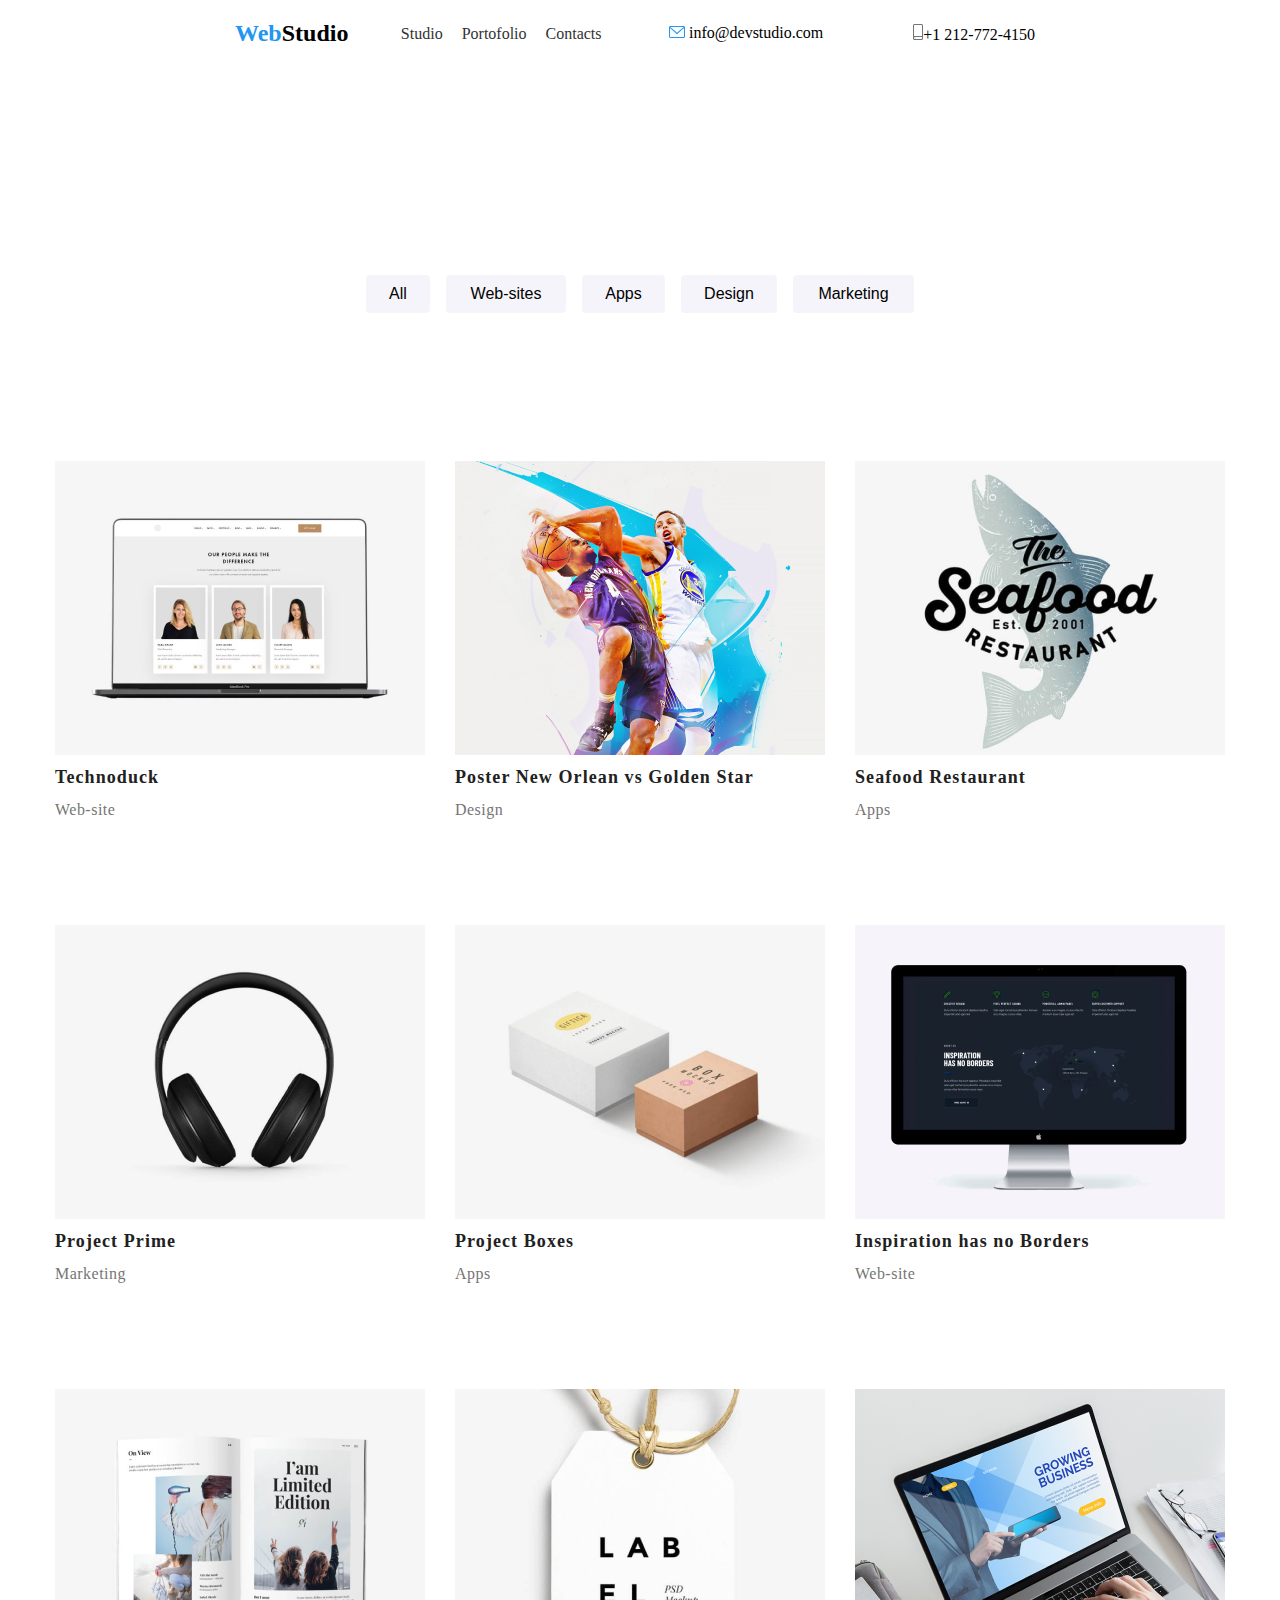
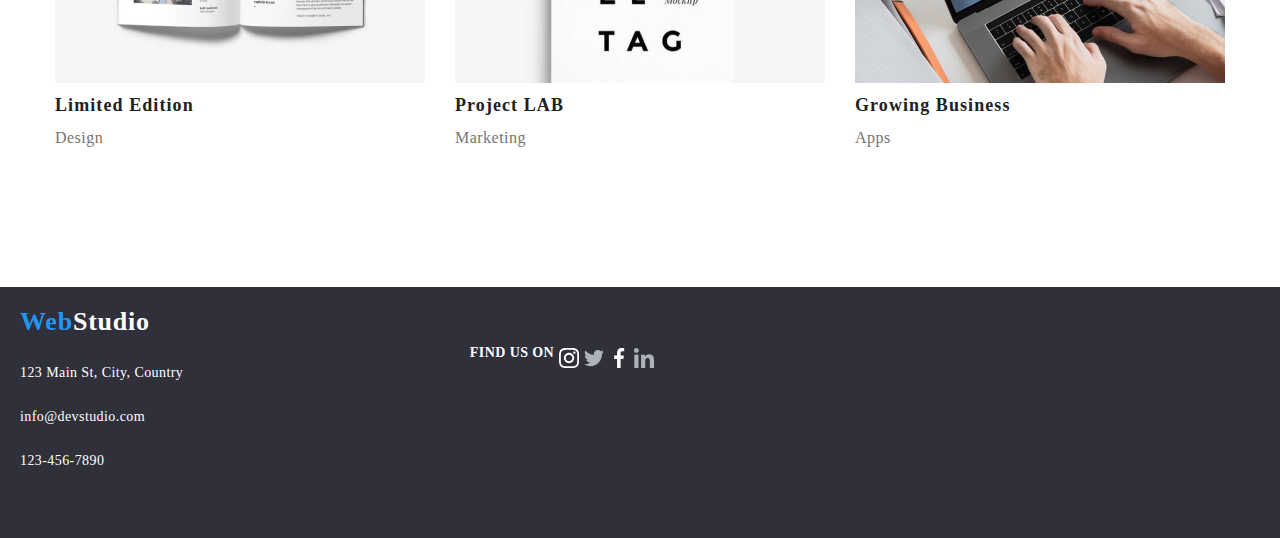
==== portofolio.html @ adcaaacc "tema4" ====
<!DOCTYPE html>
<html>
    <head>
        <link rel="stylesheet" type="text/css" href="style.css" />
    </head>
    <body>
        <header>
            <div class="logo">
                <span style="color: #2196f3">Web</span
                ><span style="color: black">Studio</span>
            </div>
            <nav>
                <ul>
                    <li><a href="studio.html">Studio</a></li>
                    <li><a href="portofolio.html">Portofolio</a></li>
                    <li><a href="contacts.html">Contacts</a></li>
                </ul>
            </nav>
            <div class="contact-info">
                <span
                    ><svg
                        xmlns="http://www.w3.org/2000/svg"
                        width="16"
                        height="12"
                        viewBox="0 0 16 12"
                        fill="none"
                    >
                        <path
                            d="M14.5 0H1.50001C0.672854 0 0 0.672623 0 1.4995V10.4964C0 11.3233 0.672854 11.9959 1.50001 11.9959H14.5C15.3271 11.9959 16 11.3233 16 10.4964V1.4995C16 0.672623 15.3271 0 14.5 0ZM14.5 0.999653C14.5679 0.999653 14.6325 1.01374 14.6916 1.03835L8 6.83604L1.30833 1.03835C1.36742 1.01378 1.43204 0.999653 1.49998 0.999653H14.5ZM14.5 10.9962H1.50001C1.22414 10.9962 0.999996 10.7722 0.999996 10.4964V2.09449L7.67236 7.87523C7.76661 7.95673 7.8833 7.99726 8 7.99726C8.1167 7.99726 8.23339 7.95676 8.32764 7.87523L15 2.09449V10.4964C15 10.7722 14.7759 10.9962 14.5 10.9962Z"
                            fill="#2196F3"
                        /></svg
                    ><use href="./icons/symbol-defs.svg#icon-mail"></use>
                    info@devstudio.com</span
                >
                <span>
                    <svg
                        xmlns="http://www.w3.org/2000/svg"
                        width="10"
                        height="16"
                        viewBox="0 0 10 16"
                        fill="none"
                    >
                        <path
                            d="M8.5 0H1.5C0.672848 0 0 0.672848 0 1.5V14.5C0 15.3272 0.672848 16 1.5 16H8.5C9.32715 16 10 15.3272 10 14.5V1.5C10 0.672848 9.32715 0 8.5 0ZM1.5 1H8.5C8.77588 1 9 1.22412 9 1.5V12H1V1.5C1 1.22412 1.22412 1 1.5 1ZM8.5 15H1.5C1.22412 15 1 14.7759 1 14.5V13H9V14.5C9 14.7759 8.77588 15 8.5 15Z"
                            fill="#757575"
                        />
                        <path
                            d="M2.35355 13.7389C2.54882 13.9212 2.54882 14.2167 2.35355 14.399C2.15828 14.5812 1.84172 14.5812 1.64645 14.399C1.45118 14.2167 1.45118 13.9212 1.64645 13.7389C1.84172 13.5566 2.15828 13.5566 2.35355 13.7389Z"
                            fill="#757575"
                        /></svg
                    ><use href="./icons/symbol-defs.svg#icon-smartphone"></use
                    >+1 212-772-4150</span
                >
            </div>
        </header>
        <div class="button-container">
            <button class="button1">All</button>
            <button class="button2">Web-sites</button>
            <button class="button3">Apps</button>
            <button class="button4">Design</button>
            <button class="button5">Marketing</button>
        </div>
        <ul class="image-grid">
            <li>
                <div class="image">
                    <img src="./images/laptop.png" alt="Poza 1" />

                    <h3>Technoduck</h3>
                    <p>Web-site</p>
                </div>
            </li>
            <li>
                <div class="image">
                    <img src="./images/poster.png" alt="Poza 2" />

                    <h3>Poster New Orlean vs Golden Star</h3>
                    <p>Design</p>
                </div>
            </li>
            <li>
                <div class="image">
                    <img src="./images/seafood.png" alt="Poza 3" />
                    <h3>Seafood Restaurant</h3>
                    <p>Apps</p>
                </div>
            </li>

            <li>
                <div class="image">
                    <img src="./images/casti.png" alt="Poza 4" />

                    <h3>Project Prime</h3>
                    <p>Marketing</p>
                </div>
            </li>
            <li>
                <div class="image">
                    <img src="./images/box.png" alt="Poza 5" />

                    <h3>Project Boxes</h3>
                    <p>Apps</p>
                </div>
            </li>
            <li>
                <div class="image">
                    <img src="./images/desktop.png" alt="Poza 6" />

                    <h3>Inspiration has no Borders</h3>
                    <p>Web-site</p>
                </div>
            </li>
            <li>
                <div class="image">
                    <img src="./images/book.png" alt="Poza 7" />

                    <h3>Limited Edition</h3>
                    <p>Design</p>
                </div>
            </li>
            <li>
                <div class="image">
                    <img src="./images/img (7).png" alt="Poza 8" />

                    <h3>Project LAB</h3>
                    <p>Marketing</p>
                </div>
            </li>
            <li>
                <div class="image">
                    <img src="./images/lap2.png" alt="Poza 9" />

                    <h3>Growing Business</h3>
                    <p>Apps</p>
                </div>
            </li>
        </ul>

        <footer>
            <div class="footer-logo">
                <span style="color: #2196f3">Web</span
                ><span style="color: white">Studio</span>
            </div>
            <div class="footer-contact">
                <span>123 Main St, City, Country</span>
                <span>info@devstudio.com</span>
                <span>123-456-7890</span>
                <div class="icons-list">
                    <p>Find us on</p>
                    <svg
                        xmlns="http://www.w3.org/2000/svg"
                        width="20"
                        height="20"
                        viewBox="0 0 24 24"
                    >
                        <use
                            href="./icons/symbol-defs.svg#icon-instagram-2"
                        ></use>
                    </svg>
                    <svg
                        xmlns="http://www.w3.org/2000/svg"
                        width="20"
                        height="20"
                        viewBox="0 0 24 24"
                    >
                        <use
                            href="./icons/symbol-defs.svg#icon-twitter-1"
                        ></use>
                    </svg>
                    <svg
                        xmlns="http://www.w3.org/2000/svg"
                        width="20"
                        height="20"
                        viewBox="0 0 24 24"
                    >
                        <use
                            href="./icons/symbol-defs.svg#icon-facebook-1"
                        ></use>
                    </svg>
                    <svg
                        xmlns="http://www.w3.org/2000/svg"
                        width="20"
                        height="20"
                        viewBox="0 0 24 24"
                    >
                        <use
                            href="./icons/symbol-defs.svg#icon-linkedin-1"
                        ></use>
                    </svg>
                </div>
            </div>
        </footer>
    </body>
</html>
---- style.css ----
:root {
    --link-colour: #2f303a;
    --text-font-family: Roboto;
}
* {
    padding: 0;
    margin: 0;
    box-sizing: border-box;
}

header {
    display: flex;
    align-items: center;
    justify-content: space-between;
    padding: 20px;
    margin-right: 225px;
}
.navbar {
    display: flex;
    justify-content: flex-start;
    align-items: center;
}

.logo {
    font-weight: bold;
    font-size: 24px;
    display: flex;
    justify-content: flex-start;
    align-items: center;
    padding-left: 215px;
}
.title-button {
    display: flex;
    flex-direction: column;
    align-items: center;
    margin-top: 40px;
    background: #2f303a;
    width: 100%;
    height: 600px;
    flex-shrink: 0;
}

.sub-title {
    margin-top: -35px;
}
.button-container,
.center-title {
    display: flex;
    justify-content: center;
    margin-top: 200px;
}

.button1 {
    width: 64px;
    height: 38px;
    flex-shrink: 0;
    border-radius: 4px;
    background: #f5f4fa;
}
.button2 {
    width: 120px;
    height: 38px;
    flex-shrink: 0;
    border-radius: 4px;
    background: #f5f4fa;
}

.button3 {
    width: 83px;
    height: 38px;
    flex-shrink: 0;
}
.button4 {
    width: 96px;
    height: 38px;
    flex-shrink: 0;
}
.button5 {
    width: 121px;
    height: 38px;
    flex-shrink: 0;
}
.button-container button {
    margin: 8px;
    padding: 10px 20px;
    color: black;
    border: none;
    border-radius: 5px;
    font-size: 16px;
    cursor: pointer;
    border-radius: 4px;
    background: #f5f4fa;
}

.button-studio {
    margin: 30px;

    padding: 10px 6px;
    width: 200px;
    height: 50px;
    flex-shrink: 0;
    border-radius: 4px;
    background: #2196f3;
    box-shadow: 0px 4px 4px 0px rgba(0, 0, 0, 0.15);
    color: #fff;
    text-align: center;
    font-family: Roboto;
    font-size: 16px;
    font-style: normal;
    font-weight: 700;
    line-height: 30px; /* 187.5% */
    letter-spacing: 0.96px;
}

.features-container {
    padding: 94px;
    display: flex;
    justify-content: center;
    flex-wrap: wrap;
    gap: 30px;
    margin-right: 115px;
    margin-left: 115px;
}

.feature {
    color: #212121;
    font-family: var(--text-font-family);
    font-size: 14px;
    font-weight: 700;
    line-height: 1.4;
    text-align: center;
    text-transform: uppercase;
    width: 100%;
    max-width: 300px;
}

.feature h2 {
    margin-bottom: 10px;
    white-space: nowrap;
    overflow: hidden;
    text-overflow: ellipsis;
    text-align: left;
}

.feature p {
    margin: 10px 0;
}

h1 {
    display: flex;
    justify-content: center;
    margin-top: 88px;
    margin-bottom: 51px;
}

.paraghraph {
    color: #757575;
    font-family: Roboto;
    font-size: 14px;
    font-style: normal;
    font-weight: 400;
    line-height: 24px; /* 171.429% */
    letter-spacing: 0.42px;
    text-align: left;
}
ul {
    list-style-type: none;
}

.button-container button:hover {
    background-color: #2196f3;
    color: white;
}

.image-list {
    display: flex;
    justify-content: center;
    list-style-type: none;
    padding: 0;
    margin-right: 452px;
    margin-left: 452px;
}

.image-container {
    margin: 0 15px;
    width: 370px;
    height: 294px;
}

.image-grid {
    display: flex;
    flex-wrap: wrap;
    justify-content: center;
    gap: 30px;
    padding: 0 215px;
}

.image {
    width: 370px;
    height: 294px;
    flex-shrink: 0;
}

nav ul {
    list-style-type: none;
    margin: 0;
    padding: 0;
}
nav ul li a:hover {
    color: #2196f3;
}
nav li {
    display: inline;
    margin-right: 15px;
}

nav a {
    text-decoration: none;
    color: #333;
}

.contact-info {
    display: flex;
    gap: 90px;
}

.image-section {
    display: flex;
    justify-content: center;
    margin-top: 30px;
}

.image-section img {
    margin-right: 140px;
}
.team-list {
    display: flex;
    justify-content: center;

    margin-left: 200px;
    margin-right: 219px;
}
.team-member {
    border-radius: 0px 0px 4px 4px;
    background: #fff;
    text-align: center;
    margin: 20px;
    box-shadow: 0px 2px 1px 0px rgba(0, 0, 0, 0.2),
        0px 1px 1px 0px rgba(0, 0, 0, 0.14), 0px 1px 3px 0px rgba(0, 0, 0, 0.12);
    width: 270px;
    height: 368px;
    flex-shrink: 0;
}
.img-studio {
    width: 270px;
    height: 260px;
    flex-shrink: 0;
}

footer {
    background-color: var(--link-colour);
    padding: 20px;
    margin-top: 204px;
    width: 100%;
    height: 251px;
    flex-shrink: 0;
}
.image-text h3 {
    color: #212121;
    text-align: center;
    font-family: Roboto;
    font-size: 16px;
    font-style: normal;
    font-weight: 500;
    line-height: normal;
    letter-spacing: 0.48px;
}
.image-text p {
    color: #757575;
    text-align: center;
    font-family: Roboto;
    font-size: 16px;
    font-style: normal;
    font-weight: 400;
    line-height: normal;
    letter-spacing: 0.48px;
}

.footer-logo {
    font-weight: bold;
    margin-bottom: 28px;
    font-family: Raleway;
    font-size: 26px;
    font-style: normal;
    font-weight: 700;
    line-height: normal;
    letter-spacing: 0.78px;
}

.footer-contact span {
    display: block;
    margin-bottom: 28px;
    color: #fff;
    font-family: Roboto;
    font-size: 14px;
    font-style: normal;
    font-weight: 400;
    line-height: normal;
    letter-spacing: 0.42px;
}

.icons-list {
    display: flex;
    margin-left: auto;
    flex-wrap: wrap;
    justify-content: center;
    flex-wrap: wrap;
    align-items: center;
    margin: -152px auto;
    margin-right: 156px;
}
.icons-list p {
    margin-bottom: 10px; /* Spațiu între "Find us on" și SVG-uri */
    color: #fff;
    font-family: Roboto;
    font-size: 14px;
    font-style: normal;
    font-weight: 700;
    line-height: normal;
    letter-spacing: 0.42px;
    text-transform: uppercase;
}
.icons-list svg {
    width: 20px;
    height: 20px;
    flex-shrink: 0;
    margin-left: 5px; /* Spațiu între SVG-uri */
}

/*protofolio*/
.image-grid {
    display: grid;
    grid-template-columns: repeat(3, 1fr);
    gap: 30px;
    justify-content: center;
}

.image {
    text-align: center;
    width: 370px;
    height: 294px;
    flex-shrink: 0;
    margin-top: 140px;
}
.image h3 {
    color: #212121;
    font-family: Roboto;
    font-size: 18px;
    font-style: normal;
    font-weight: 700;
    line-height: 36px; /* 200% */
    letter-spacing: 1.08px;
    justify-content: flex-start;
    text-align: left;
}
.image p {
    color: #757575;
    font-family: Roboto;
    font-size: 16px;
    font-style: normal;
    font-weight: 400;
    line-height: 30px; /* 187.5% */
    letter-spacing: 0.48px;
    text-align: left;
}
.our-team {
    width: 100%;
    height: 648px;
    flex-shrink: 0;
    background: #f5f4fa;
}
.regular-customers {
    display: flex;
    justify-content: center;
    margin-left: 200px;
    margin-right: 219px;
}
.svg-regular {
    width: 170px;
    height: 92px;
    flex-shrink: 0;
    border-radius: 4px;
    border: 1px solid #afb1b8;
    margin: 15px;
}
.icons-draw {
    border-radius: 4px;
    background: #f5f4fa;
    width: 270px;
    height: 120px;
    display: flex;
    justify-content: center;
    margin-top: 94px;
    padding: 0;
    margin-right: 452px;
    margin-left: 452px;
}
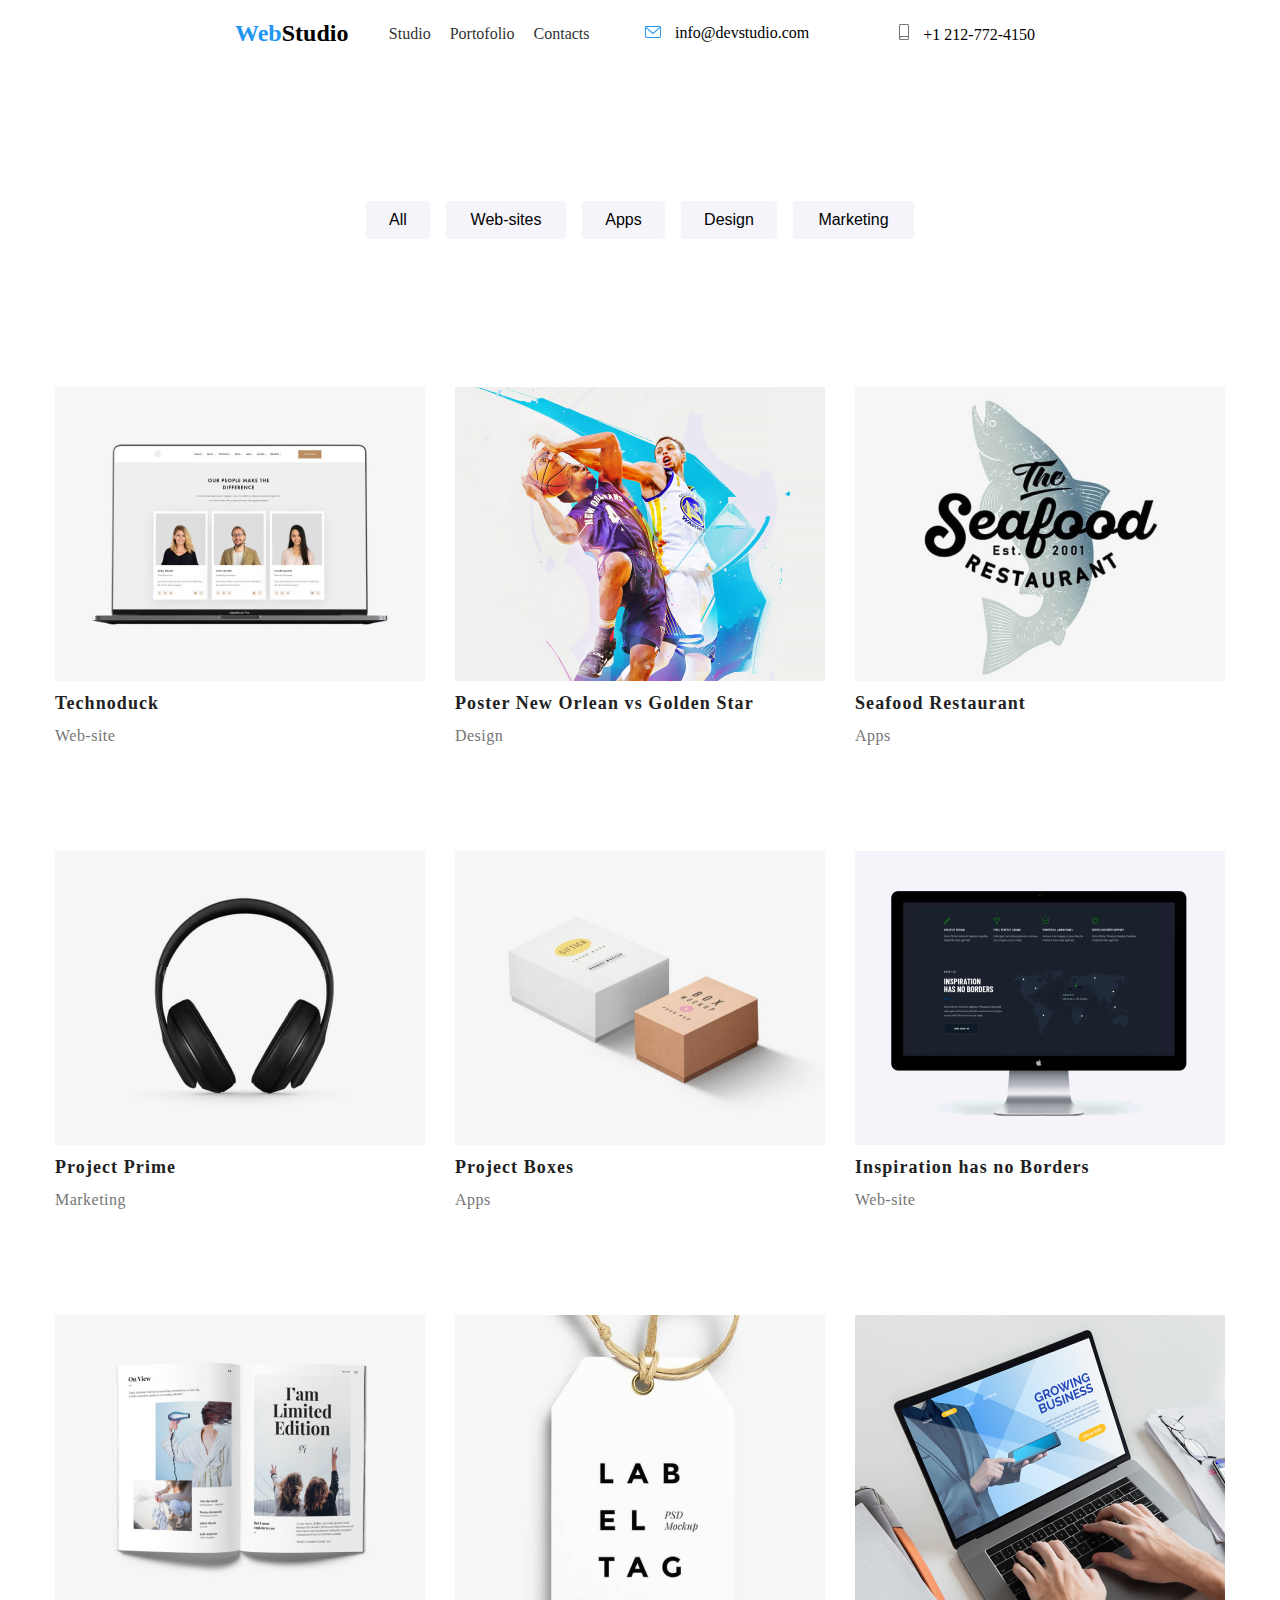
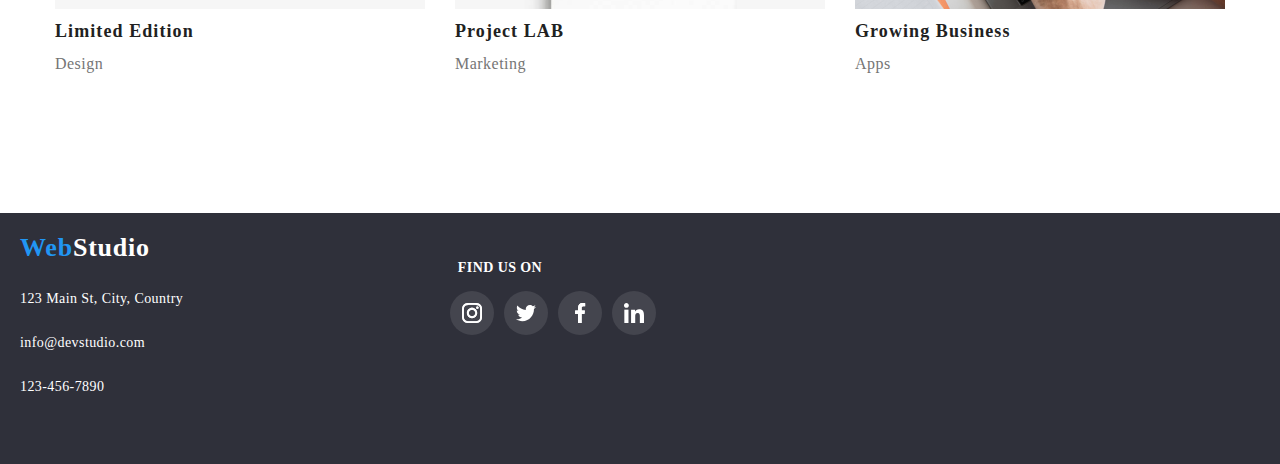
==== commit 51d50106: "task4" ====
--- a/portofolio.html
+++ b/portofolio.html
@@ -19,6 +19,7 @@
             <div class="contact-info">
                 <span
                     ><svg
+                        class="mail"
                         xmlns="http://www.w3.org/2000/svg"
                         width="16"
                         height="12"
@@ -28,12 +29,12 @@
                         <path
                             d="M14.5 0H1.50001C0.672854 0 0 0.672623 0 1.4995V10.4964C0 11.3233 0.672854 11.9959 1.50001 11.9959H14.5C15.3271 11.9959 16 11.3233 16 10.4964V1.4995C16 0.672623 15.3271 0 14.5 0ZM14.5 0.999653C14.5679 0.999653 14.6325 1.01374 14.6916 1.03835L8 6.83604L1.30833 1.03835C1.36742 1.01378 1.43204 0.999653 1.49998 0.999653H14.5ZM14.5 10.9962H1.50001C1.22414 10.9962 0.999996 10.7722 0.999996 10.4964V2.09449L7.67236 7.87523C7.76661 7.95673 7.8833 7.99726 8 7.99726C8.1167 7.99726 8.23339 7.95676 8.32764 7.87523L15 2.09449V10.4964C15 10.7722 14.7759 10.9962 14.5 10.9962Z"
                             fill="#2196F3"
-                        /></svg
-                    ><use href="./icons/symbol-defs.svg#icon-mail"></use>
-                    info@devstudio.com</span
-                >
+                        /></svg><use href="./icons/symbol-defs.svg#icon-mail"></use>
+                    info@devstudio.com</span>
+                
                 <span>
                     <svg
+                        class="telephone"
                         xmlns="http://www.w3.org/2000/svg"
                         width="10"
                         height="16"
@@ -47,9 +48,10 @@
                         <path
                             d="M2.35355 13.7389C2.54882 13.9212 2.54882 14.2167 2.35355 14.399C2.15828 14.5812 1.84172 14.5812 1.64645 14.399C1.45118 14.2167 1.45118 13.9212 1.64645 13.7389C1.84172 13.5566 2.15828 13.5566 2.35355 13.7389Z"
                             fill="#757575"
-                        /></svg
-                    ><use href="./icons/symbol-defs.svg#icon-smartphone"></use
-                    >+1 212-772-4150</span
+                        />
+                    </svg>
+                    <use href="./icons/symbol-defs.svg#icon-smartphone"></use>
+                    +1 212-772-4150</span
                 >
             </div>
         </header>
@@ -137,57 +139,78 @@
 
         <footer>
             <div class="footer-logo">
-                <span style="color: #2196f3">Web</span
-                ><span style="color: white">Studio</span>
+              <span style="color:#2196F3">Web</span><span style="color:white">Studio</span>
             </div>
             <div class="footer-contact">
-                <span>123 Main St, City, Country</span>
-                <span>info@devstudio.com</span>
-                <span>123-456-7890</span>
-                <div class="icons-list">
-                    <p>Find us on</p>
-                    <svg
-                        xmlns="http://www.w3.org/2000/svg"
-                        width="20"
-                        height="20"
-                        viewBox="0 0 24 24"
-                    >
-                        <use
-                            href="./icons/symbol-defs.svg#icon-instagram-2"
-                        ></use>
+              <span>123 Main St, City, Country</span>
+              <span>info@devstudio.com</span>
+              <span>123-456-7890</span>
+              <div class="icons-list">
+                <p >Find us on</p>
+                <div class="social-icons">
+                  <a href="#" class="icon">
+                    <svg xmlns="http://www.w3.org/2000/svg" width="20" height="20" viewBox="0 0 20 20" fill="none">
+                      <g clip-path="url(#clip0_81207_563)">
+                        <path d="M19.9804 5.88005C19.9336 4.81738 19.7617 4.0868 19.5156 3.45374C19.2616 2.78176 18.8709 2.18014 18.359 1.68002C17.8589 1.1721 17.2533 0.777435 16.5891 0.527447C15.9524 0.281274 15.2256 0.109427 14.163 0.0625732C13.0924 0.0117516 12.7525 0 10.0371 0C7.32173 0 6.98185 0.0117516 5.91521 0.0586052C4.85253 0.105459 4.12195 0.277459 3.48904 0.523479C2.81692 0.777435 2.2153 1.16814 1.71517 1.68002C1.20726 2.18014 0.812743 2.78573 0.562603 3.44992C0.31643 4.0868 0.144583 4.81341 0.0977294 5.87609C0.0469078 6.9467 0.0351562 7.28658 0.0351562 10.002C0.0351562 12.7173 0.0469078 13.0572 0.0937614 14.1239C0.140615 15.1865 0.312615 15.9171 0.558787 16.5502C0.812743 17.2221 1.20726 17.8238 1.71517 18.3239C2.2153 18.8318 2.82088 19.2265 3.48508 19.4765C4.12195 19.7226 4.84856 19.8945 5.91139 19.9413C6.97788 19.9883 7.31791 19.9999 10.0333 19.9999C12.7487 19.9999 13.0885 19.9883 14.1552 19.9413C15.2179 19.8945 15.9484 19.7226 16.5813 19.4765C17.9254 18.9568 18.9881 17.8941 19.5078 16.5502C19.7538 15.9133 19.9258 15.1865 19.9727 14.1239C20.0195 13.0572 20.0313 12.7173 20.0313 10.002C20.0313 7.28658 20.0273 6.9467 19.9804 5.88005ZM18.1794 14.0457C18.1364 15.0225 17.9723 15.5499 17.8356 15.9015C17.4995 16.7728 16.808 17.4643 15.9367 17.8004C15.5851 17.9372 15.0538 18.1012 14.0809 18.1441C13.026 18.1911 12.7096 18.2027 10.0411 18.2027C7.37255 18.2027 7.05221 18.1911 6.00113 18.1441C5.02438 18.1012 4.49693 17.9372 4.1453 17.8004C3.71171 17.6402 3.31704 17.3862 2.9967 17.0541C2.6646 16.7298 2.41065 16.3391 2.2504 15.9055C2.11365 15.5539 1.94959 15.0225 1.90671 14.0497C1.8597 12.9948 1.8481 12.6783 1.8481 10.0097C1.8481 7.34122 1.8597 7.02087 1.90671 5.96995C1.94959 4.99319 2.11365 4.46575 2.2504 4.11412C2.41065 3.68038 2.6646 3.28586 3.00067 2.96536C3.32483 2.63327 3.71553 2.37931 4.14927 2.21921C4.5009 2.08247 5.03231 1.9184 6.0051 1.87537C7.05999 1.82851 7.37652 1.81676 10.0449 1.81676C12.7174 1.81676 13.0337 1.82851 14.0848 1.87537C15.0616 1.9184 15.589 2.08247 15.9407 2.21921C16.3742 2.37931 16.7689 2.63327 17.0893 2.96536C17.4213 3.28967 17.6753 3.68038 17.8356 4.11412C17.9723 4.46575 18.1364 4.99701 18.1794 5.96995C18.2263 7.02484 18.238 7.34122 18.238 10.0097C18.238 12.6783 18.2263 12.9908 18.1794 14.0457Z" fill="white"/>
+                        <path d="M10.0371 4.86414C7.20074 4.86414 4.89941 7.16531 4.89941 10.0019C4.89941 12.8384 7.20074 15.1396 10.0371 15.1396C12.8737 15.1396 15.1749 12.8384 15.1749 10.0019C15.1749 7.16531 12.8737 4.86414 10.0371 4.86414ZM10.0371 13.3346C8.19702 13.3346 6.70442 11.8421 6.70442 10.0019C6.70442 8.16159 8.19702 6.66914 10.0371 6.66914C11.8774 6.66914 13.3698 8.16159 13.3698 10.0019C13.3698 11.8421 11.8774 13.3346 10.0371 13.3346Z" fill="white"/>
+                        <path d="M16.5775 4.6611C16.5775 5.32346 16.0404 5.86052 15.3779 5.86052C14.7155 5.86052 14.1785 5.32346 14.1785 4.6611C14.1785 3.99858 14.7155 3.46167 15.3779 3.46167C16.0404 3.46167 16.5775 3.99858 16.5775 4.6611Z" fill="white"/>
+                      </g>
+                      <defs>
+                        <clipPath id="clip0_81207_563">
+                          <rect width="20" height="20" fill="white"/>
+                        </clipPath>
+                      </defs>
+                      <use href="./icons/footer.svg#icon-instagram-2"></use>
                     </svg>
-                    <svg
-                        xmlns="http://www.w3.org/2000/svg"
-                        width="20"
-                        height="20"
-                        viewBox="0 0 24 24"
-                    >
-                        <use
-                            href="./icons/symbol-defs.svg#icon-twitter-1"
-                        ></use>
-                    </svg>
-                    <svg
-                        xmlns="http://www.w3.org/2000/svg"
-                        width="20"
-                        height="20"
-                        viewBox="0 0 24 24"
-                    >
-                        <use
-                            href="./icons/symbol-defs.svg#icon-facebook-1"
-                        ></use>
-                    </svg>
-                    <svg
-                        xmlns="http://www.w3.org/2000/svg"
-                        width="20"
-                        height="20"
-                        viewBox="0 0 24 24"
-                    >
-                        <use
-                            href="./icons/symbol-defs.svg#icon-linkedin-1"
-                        ></use>
-                    </svg>
-                </div>
-            </div>
-        </footer>
+                 
+                
+              </a>
+                <a href="#" class="icon">
+                  <svg xmlns="http://www.w3.org/2000/svg" width="20" height="20" viewBox="0 0 20 20" fill="none">
+                    <g clip-path="url(#clip0_81207_557)">
+                      <path d="M20 3.79875C19.2563 4.125 18.4637 4.34125 17.6375 4.44625C18.4875 3.93875 19.1363 3.14125 19.4412 2.18C18.6488 2.6525 17.7738 2.98625 16.8412 3.1725C16.0887 2.37125 15.0162 1.875 13.8462 1.875C11.5763 1.875 9.74875 3.7175 9.74875 5.97625C9.74875 6.30125 9.77625 6.61375 9.84375 6.91125C6.435 6.745 3.41875 5.11125 1.3925 2.6225C1.03875 3.23625 0.83125 3.93875 0.83125 4.695C0.83125 6.115 1.5625 7.37375 2.6525 8.1025C1.99375 8.09 1.3475 7.89875 0.8 7.5975C0.8 7.61 0.8 7.62625 0.8 7.6425C0.8 9.635 2.22125 11.29 4.085 11.6712C3.75125 11.7625 3.3875 11.8062 3.01 11.8062C2.7475 11.8062 2.4825 11.7913 2.23375 11.7362C2.765 13.36 4.2725 14.5538 6.065 14.5925C4.67 15.6838 2.89875 16.3412 0.98125 16.3412C0.645 16.3412 0.3225 16.3263 0 16.285C1.81625 17.4563 3.96875 18.125 6.29 18.125C13.835 18.125 17.96 11.875 17.96 6.4575C17.96 6.27625 17.9538 6.10125 17.945 5.9275C18.7588 5.35 19.4425 4.62875 20 3.79875Z" fill="white"/>
+                    </g>
+                    <defs>
+                      <clipPath id="clip0_81207_557">
+                        <rect width="20" height="20" fill="white"/>
+                      </clipPath>
+                    </defs>
+                  </svg>
+                  <use href="./icons/footer.svg#icon-twitter-1"></use>
+                </svg>
+              </a>
+                <a href="#" class="icon">
+                  <svg xmlns="http://www.w3.org/2000/svg" width="20" height="20" viewBox="0 0 20 20" fill="none">
+                    <g clip-path="url(#clip0_81207_553)">
+                      <path d="M13.3309 3.32083H15.1567V0.140833C14.8417 0.0975 13.7584 0 12.4967 0C9.86422 0 8.06088 1.65583 8.06088 4.69917V7.5H5.15588V11.055H8.06088V20H11.6226V11.0558H14.4101L14.8526 7.50083H11.6217V5.05167C11.6226 4.02417 11.8992 3.32083 13.3309 3.32083Z" fill="white"/>
+                    </g>
+                    <defs>
+                      <clipPath id="clip0_81207_553">
+                        <rect width="20" height="20" fill="white"/>
+                      </clipPath>
+                    </defs>
+                  
+                  <use href="./icons/footer.svg#icon-facebook-1"></use>
+                </svg>
+              </a>
+                <a href="#" class="icon">
+                  <svg xmlns="http://www.w3.org/2000/svg" width="20" height="20" viewBox="0 0 20 20" fill="none">
+                    <g clip-path="url(#clip0_81207_547)">
+                      <path d="M19.9951 20.0001V19.9993H20.0001V12.6643C20.0001 9.07593 19.2276 6.31177 15.0326 6.31177C13.0159 6.31177 11.6626 7.41843 11.1101 8.4676H11.0517V6.64677H7.07422V19.9993H11.2159V13.3876C11.2159 11.6468 11.5459 9.96343 13.7017 9.96343C15.8259 9.96343 15.8576 11.9501 15.8576 13.4993V20.0001H19.9951Z" fill="white"/>
+                      <path d="M0.329956 6.64746H4.47662V20H0.329956V6.64746Z" fill="white"/>
+                      <path d="M2.40167 0C1.07583 0 0 1.07583 0 2.40167C0 3.7275 1.07583 4.82583 2.40167 4.82583C3.7275 4.82583 4.80333 3.7275 4.80333 2.40167C4.8025 1.07583 3.72667 0 2.40167 0V0Z" fill="white"/>
+                    </g>
+                    <defs>
+                      <clipPath id="clip0_81207_547">
+                        <rect width="20" height="20" fill="white"/>
+                      </clipPath>
+                    </defs>
+                    <use href="./icons/footer.svg#con-linkedin-1"></use>
+                  </svg>
+              </a>
+              </div>
+              </div>
+            </div>
+          </footer>
     </body>
 </html>
--- a/style.css
+++ b/style.css
@@ -43,11 +43,15 @@
 .sub-title {
     margin-top: -35px;
 }
-.button-container,
+.button-container {
+    display: flex;
+    justify-content: center;
+    margin-top: 126px;
+}
 .center-title {
     display: flex;
     justify-content: center;
-    margin-top: 200px;
+    margin-top: -418px;
 }
 
 .button1 {
@@ -120,6 +124,7 @@
     gap: 30px;
     margin-right: 115px;
     margin-left: 115px;
+    flex-wrap: nowrap;
 }
 
 .feature {
@@ -129,7 +134,6 @@
     font-weight: 700;
     line-height: 1.4;
     text-align: center;
-    text-transform: uppercase;
     width: 100%;
     max-width: 300px;
 }
@@ -329,12 +333,7 @@
     line-height: normal;
     letter-spacing: 0.42px;
     text-transform: uppercase;
-}
-.icons-list svg {
-    width: 20px;
-    height: 20px;
-    flex-shrink: 0;
-    margin-left: 5px; /* Spațiu între SVG-uri */
+    margin-top: -60px;
 }
 
 /*protofolio*/
@@ -404,4 +403,96 @@
     padding: 0;
     margin-right: 452px;
     margin-left: 452px;
-}
+    align-items: center;
+}
+/*.icons-listporto {
+    width: 44px;
+    height: 44px;
+    background-color: white;
+    display: flex;
+    justify-content: center;
+    align-items: center;
+    border-radius: 22px;
+    flex-direction: row;
+}
+.icons-listporto:hover {
+    background-color: #2196f3;
+}*/
+.proba {
+    display: flex;
+    margin-top: 14px;
+    gap: 10px;
+    justify-content: center;
+}
+.proba .iconite {
+    background-color: white;
+    display: flex;
+    justify-content: center;
+    align-items: center;
+    border-radius: 11px;
+    width: 22px;
+    height: 22px;
+    flex-shrink: 0;
+}
+.proba .iconite:hover {
+    background-color: #2196f3;
+}
+
+.iconite-susexperiment {
+    display: flex;
+    justify-content: center;
+    align-items: center;
+    margin-top: 94px;
+}
+.svg-icon {
+    width: 270px;
+    height: 120px;
+    border-radius: 4px;
+    background: #f5f4fa;
+    margin-right: 30px;
+    margin-bottom: 30px;
+}
+
+.iconite-footeer {
+    display: flex;
+    justify-content: center;
+    width: 20px;
+    height: 20px;
+    flex-shrink: 0;
+}
+
+.social-icons {
+    display: flex;
+    justify-content: center;
+    margin-top: 20px;
+    margin-left: -92px;
+}
+
+.icon {
+    display: flex;
+    align-items: center;
+    justify-content: center;
+    width: 44px;
+    height: 44px;
+    border-radius: 50%;
+    background-color: rgba(255, 255, 255, 0.1);
+    margin-right: 10px;
+    transition: background-color 0.3s;
+}
+
+.icon:hover {
+    background-color: #2196f3;
+}
+/*iconitele de la our team*/
+.icons-ourteam {
+    display: flex;
+    justify-content: center;
+    margin-top: 5px;
+    margin-left: 0px;
+}
+.telephone {
+    margin-right: 10px;
+}
+.mail {
+    margin-right: 10px;
+}
